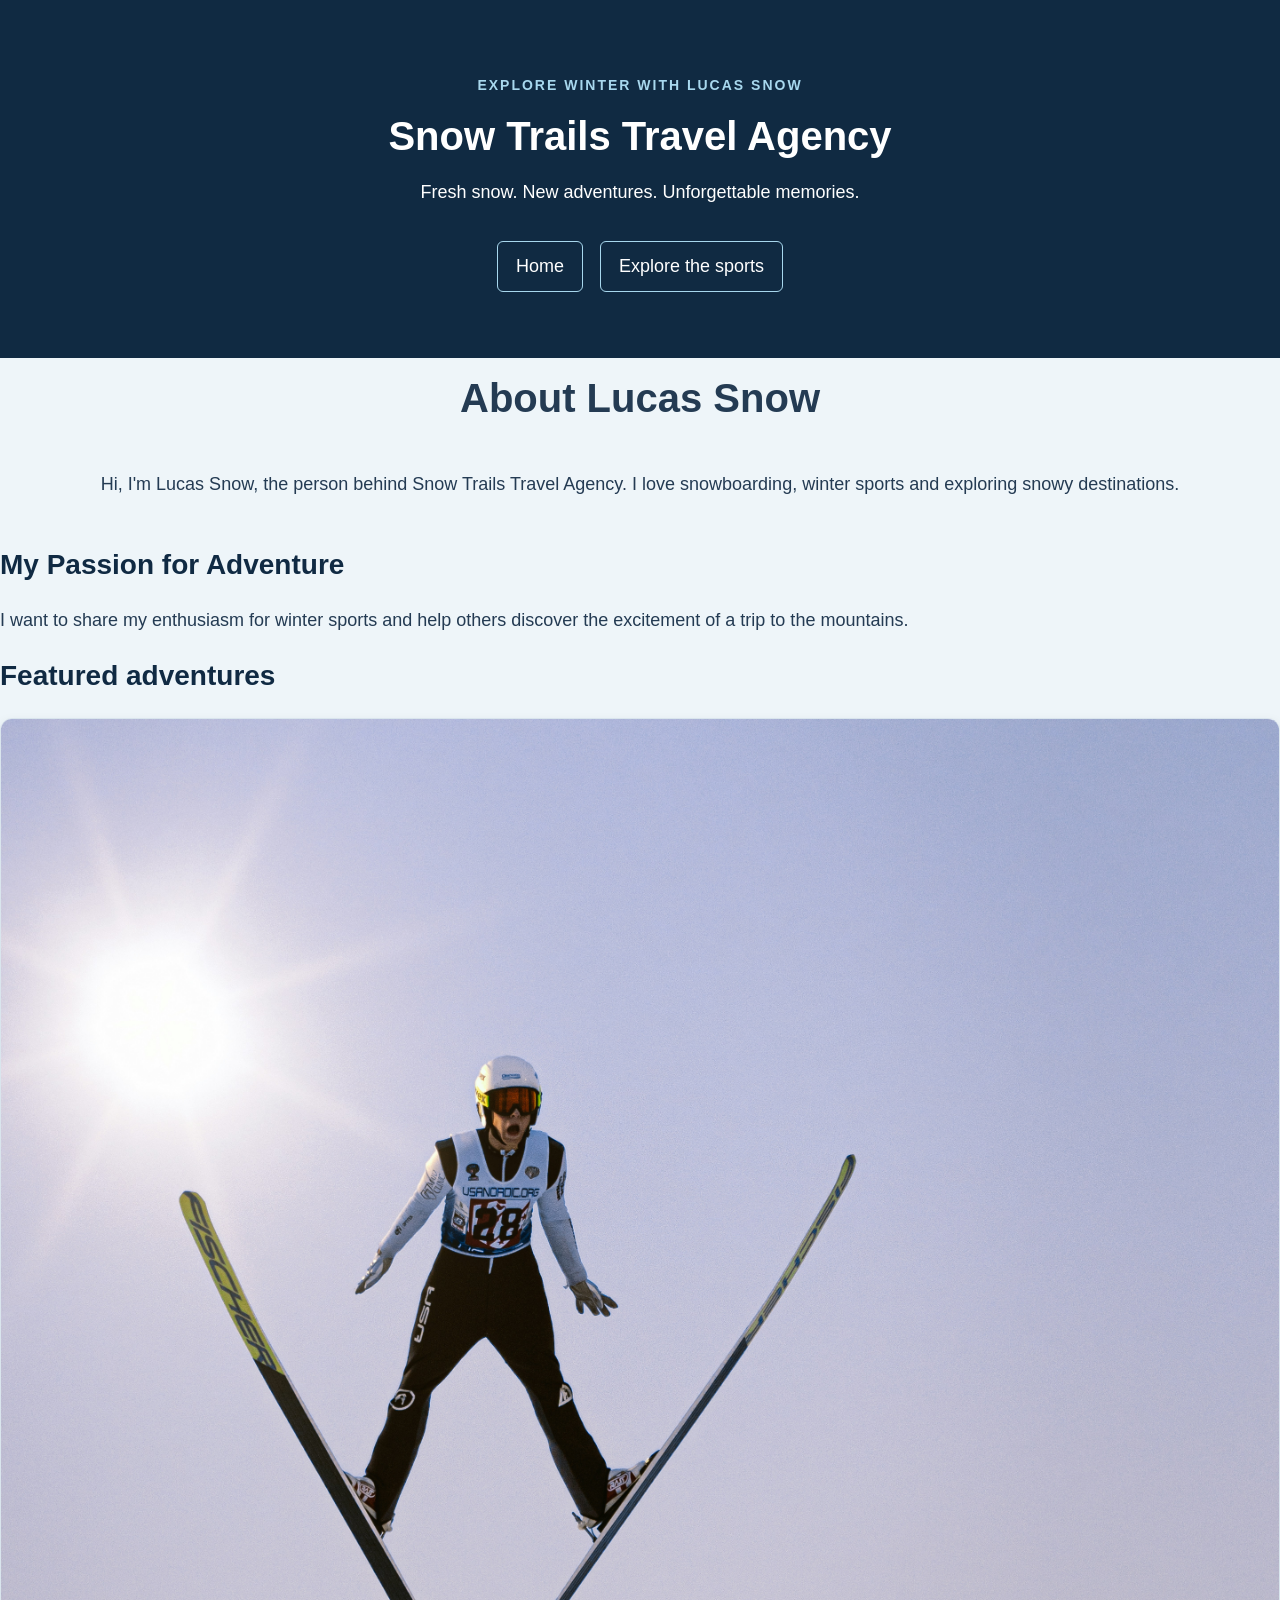
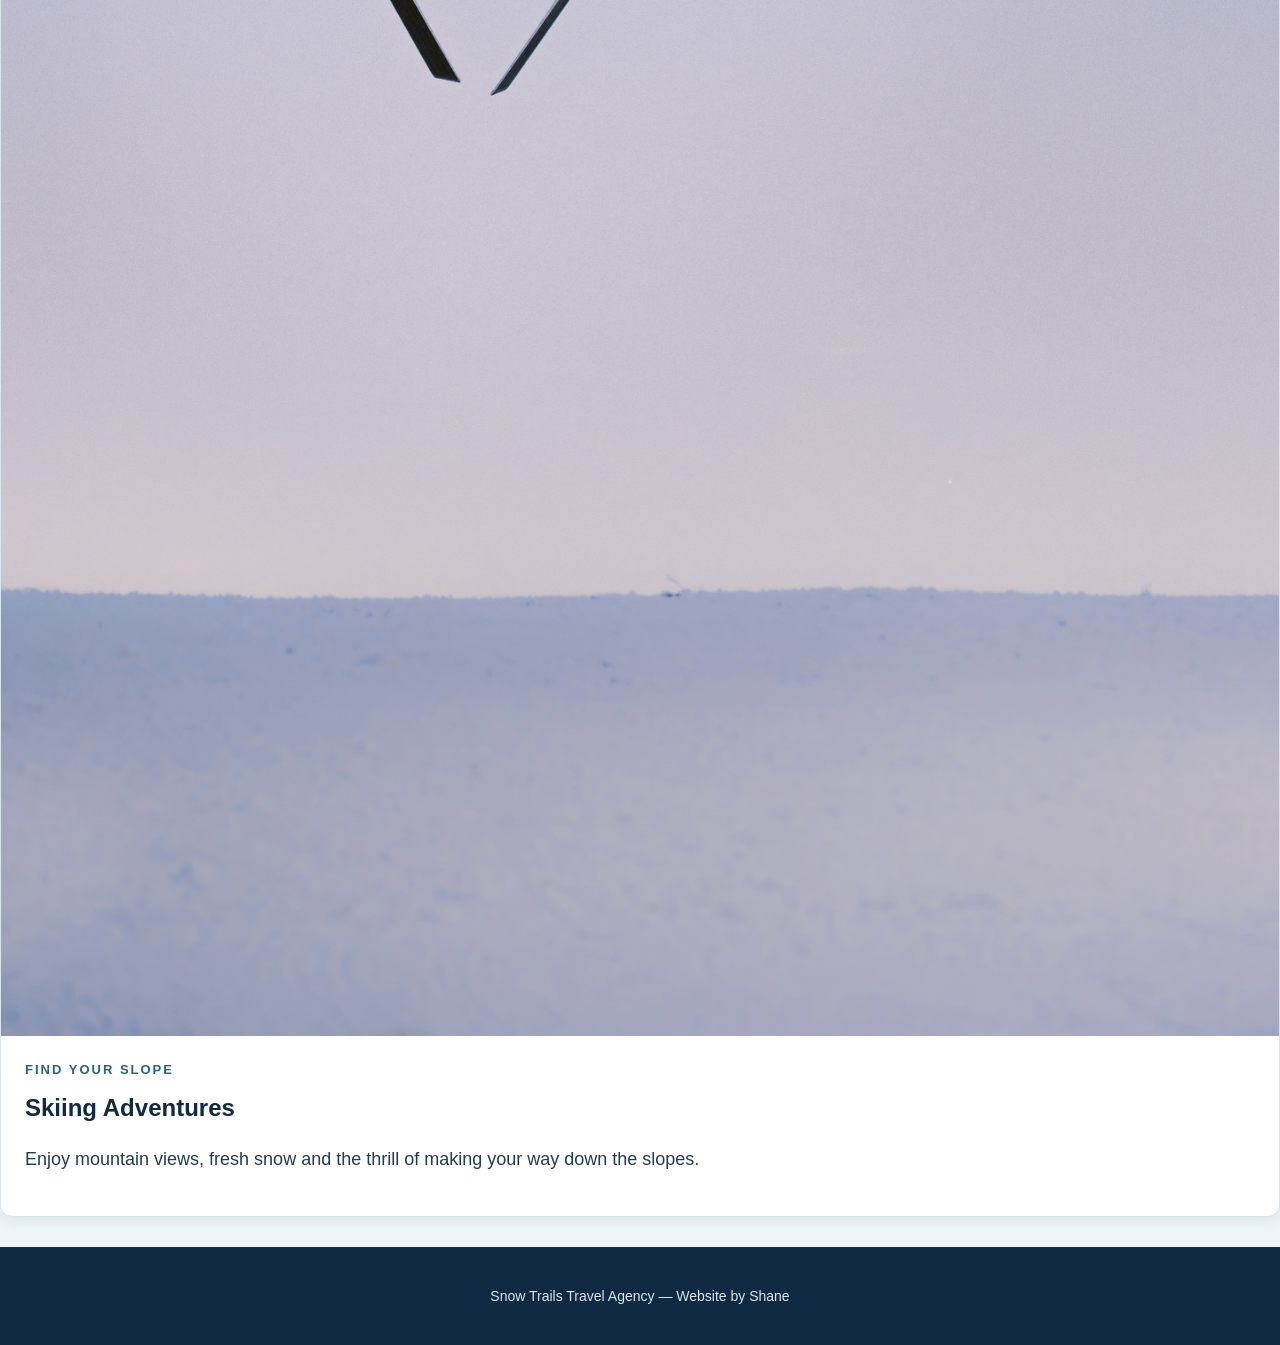
==== about.html @ 6bf47cd8 "updates i have updated my code and was experimenting on the weekend" ====
<!DOCTYPE html>
<html lang="en">
<head>
    <meta charset="UTF-8">
    <meta name="viewport" content="width=device-width, initial-scale=1.0">
    <title>About Lucas Snow</title>
      <link rel="stylesheet" href="about_style.css">
</head>
<body>
    <header>
        <p class="tagline">Explore winter with Lucas Snow</p>
        <h1>Snow Trails Travel Agency</h1>
        <p>Fresh snow. New adventures. Unforgettable memories.</p>

        <nav aria-label="Main navigation">
            <a href="index2.html">Home</a>
            <a href="#sports">Explore the sports</a>
        </nav>      
    </header>
    
</html>

<h1 id="intro">About Lucas Snow</h1>

<p id="intro">Hi, I'm Lucas Snow, the person behind Snow Trails Travel Agency.
I love snowboarding, winter sports and exploring snowy destinations.</p>

<h2>My Passion for Adventure</h2>

<p>I want to share my enthusiasm for winter sports and help others
discover the excitement of a trip to the mountains.</p>

   <section id="sports">
      <h2>Featured adventures</h2>

      <section class="sport-card">
        <img
          src="todd-trapani-2Htt94mGzJo-unsplash.jpg"
          alt="Skier turning on a snowy slope">

        <div class="card-content">
          <p class="category">Find your slope</p>
          <h3>Skiing Adventures</h3>
          <p>
            Enjoy mountain views, fresh snow and the thrill of
            making your way down the slopes.
          </p>
        </div>
      </section>


<footer>
    <p>Snow Trails Travel Agency — Website by Shane</p>
</footer>
---- about_style.css ----
* {
  box-sizing: border-box;
}

body {
  margin: 0;
  background-color: #eef5f9;
  color: #243b53;
  font-family: Arial, Helvetica, sans-serif;
  font-size: 18px;
  line-height: 1.6;
}


/* Introductory banner */
header {
  background-color: #102a42;
  color: white;
  text-align: center;
  padding: 60px 20px;
}

.tagline {
  color: #a8d8ee;
  text-transform: uppercase;
  font-size: 14px;
  font-weight: bold;
  letter-spacing: 2px;
}

h1 {
  font-size: 40px;
  line-height: 1.2;
  margin: 16px 0;
}

/* Navigation */
nav {
  margin-top: 28px;
}

nav a {
  display: inline-block;
  margin: 6px;
  padding: 10px 18px;
  border: 1px solid #a8d8ee;
  border-radius: 6px;
}

nav a:link,
nav a:visited {
  color: white;
  text-decoration: none;
}

nav a:hover,
nav a:focus-visible {
  background-color: #a8d8ee;
  color: #102a43;
}

nav a:active {
  background-color: white;
  color: #102a43;
}

/* Limit content width and centre it on the page. */
main {
  max-width: 900px;
  margin: 0 auto;
  padding: 40px 20px;
}

#intro {
  text-align: center;
  margin-bottom: 48px;
}

h2 {
  color: #102a43;
  font-size: 28px;
  line-height: 1.3;
}

h3 {
  color: #102a43;
  font-size: 24px;
  margin: 0 0 12px;
}

/* Reusable styling for every adventure */
.sport-card {
  background-color: white;
  margin-bottom: 30px;
  border: 1px solid #d9e5ed;
  border-radius: 12px;
  overflow: hidden;
  box-shadow: 0 4px 12px rgba(16, 42, 67, 0.08);
}

.sport-card img {
  display: block;
  width: 100%;
  height: auto;
}

.card-content {
  padding: 24px;
}

.category {
  color: #286482;
  text-transform: uppercase;
  font-size: 13px;
  font-weight: bold;
  letter-spacing: 2px;
  margin: 0 0 8px;
}

/* Expandable information */
details {
  background-color: #dceef6;
  padding: 20px;
  border-radius: 8px;
}

summary {
  color: #102a43;
  font-weight: bold;
  cursor: pointer;
}

/* Bottom of the page */
footer {
  background-color: #102a43;
  color: #d9e5ed;
  text-align: center;
  padding: 24px 20px;
  font-size: 14px;
}
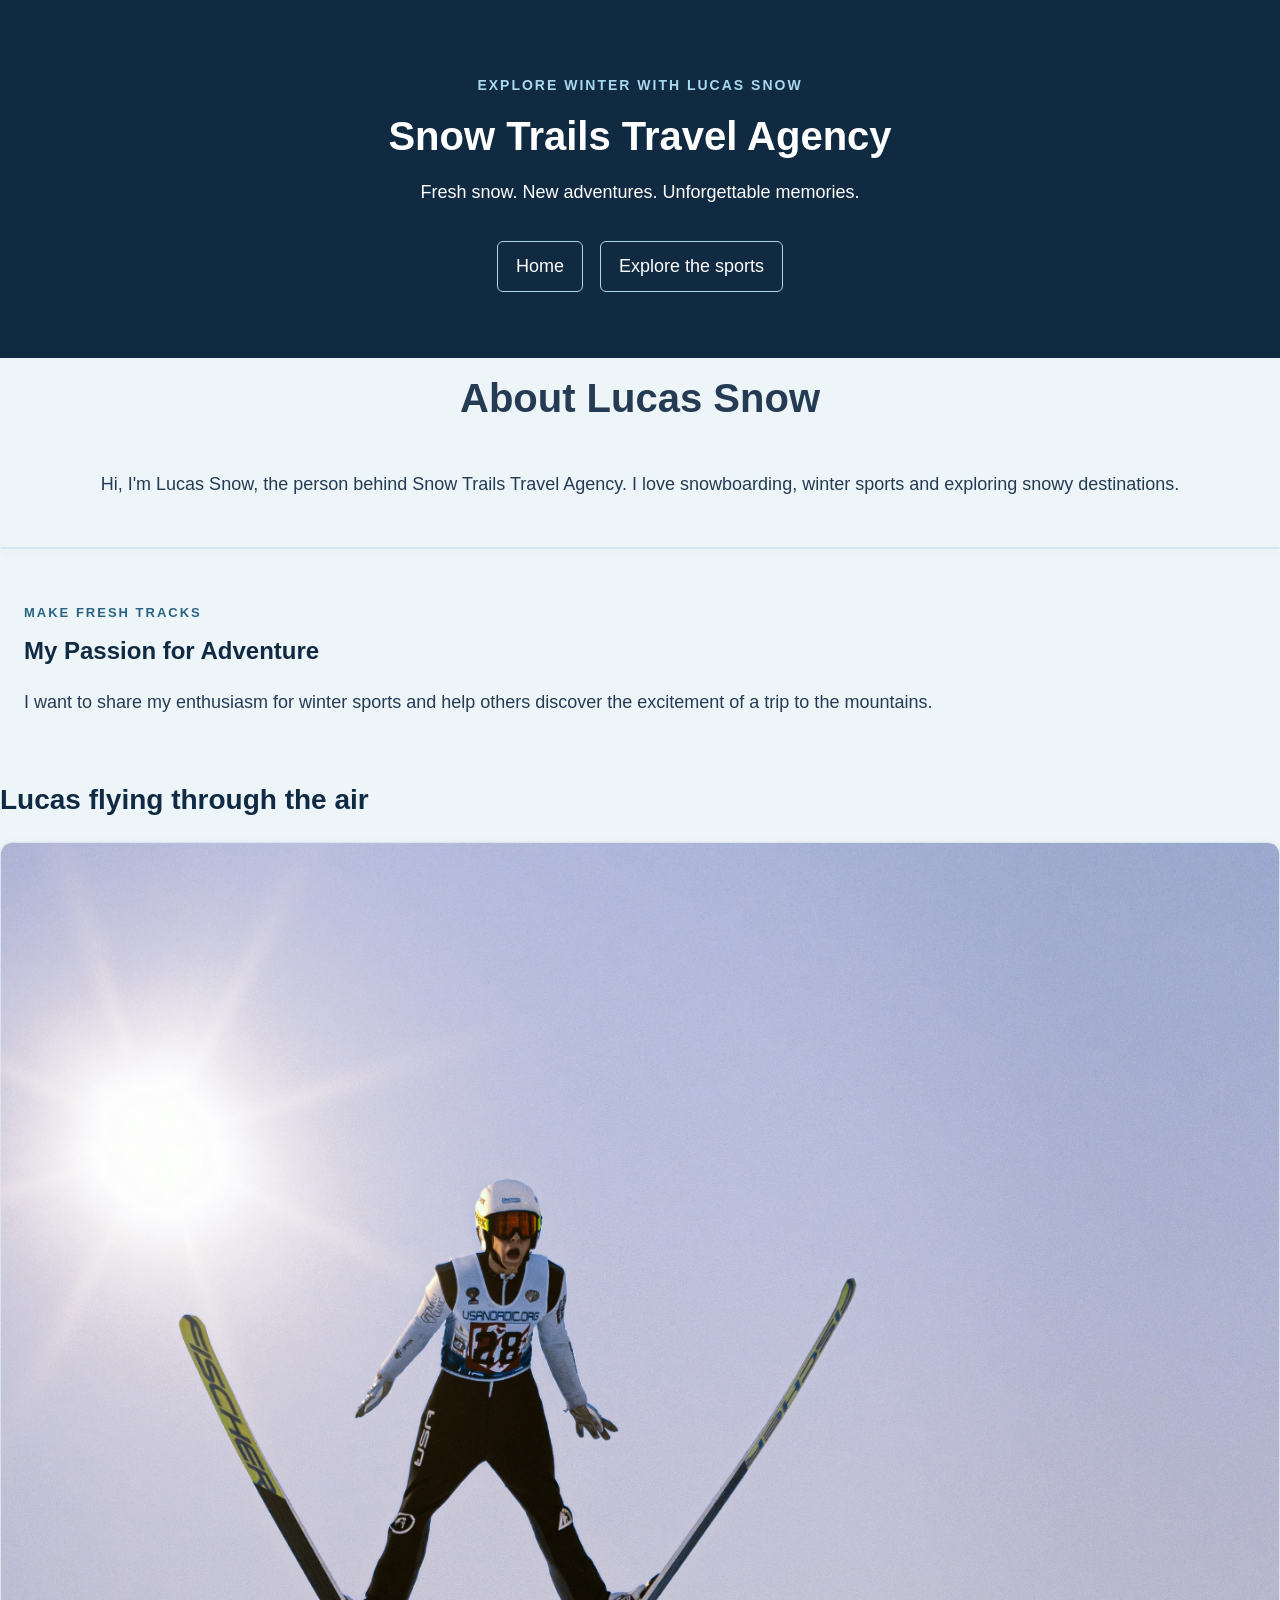
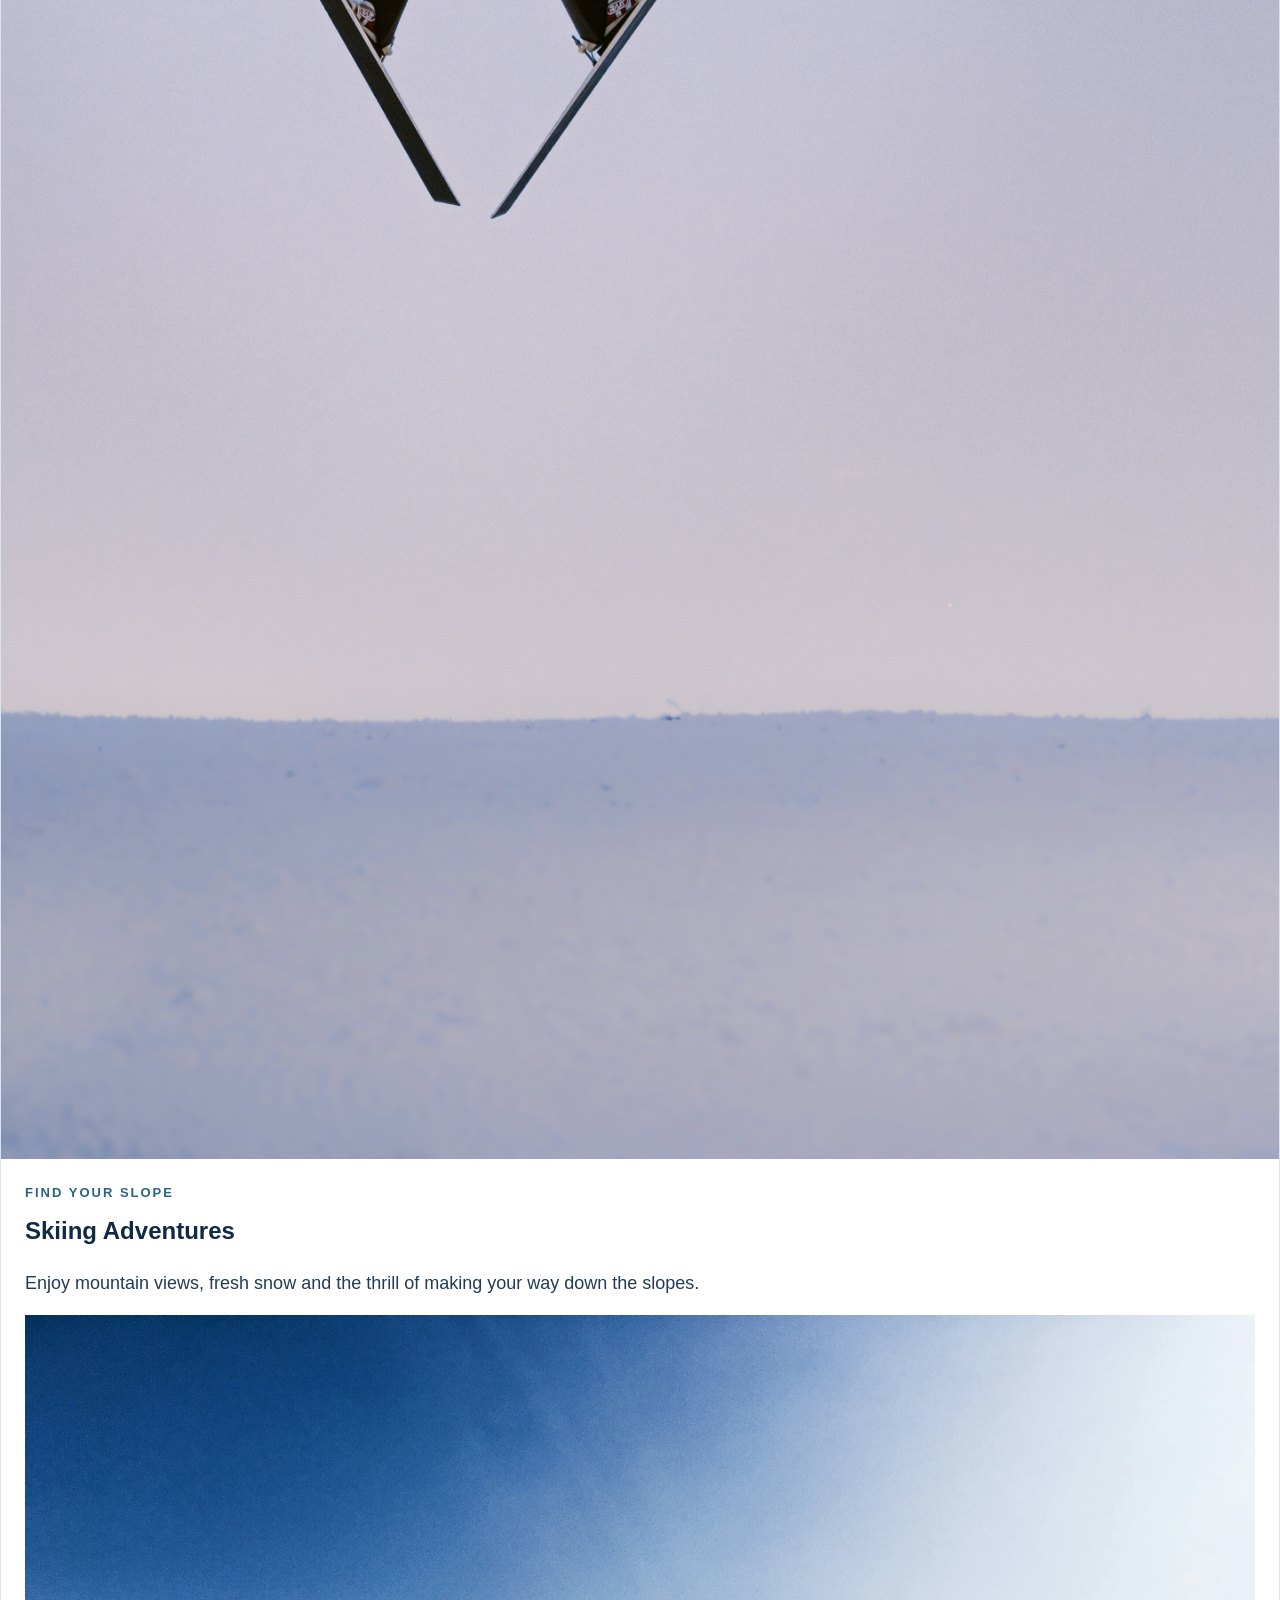
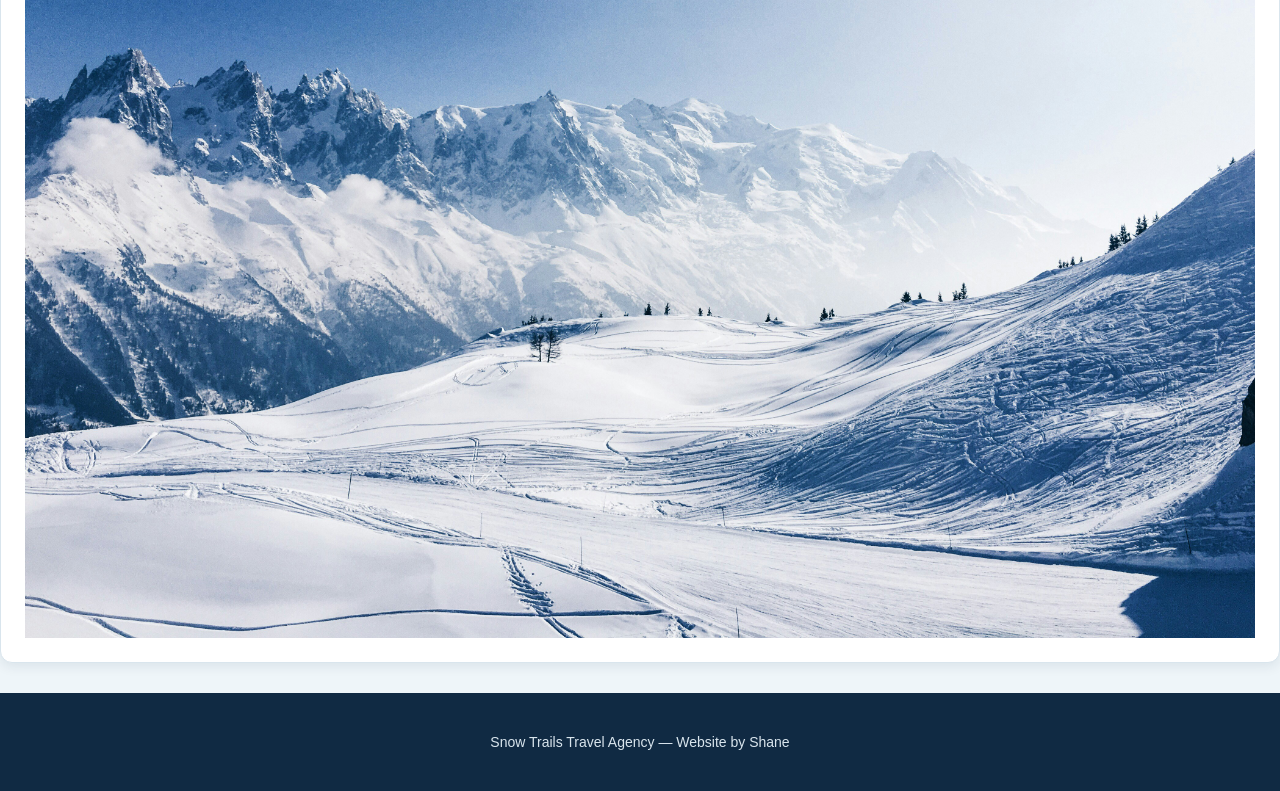
==== commit d7651603: "updates added css" ====
--- a/about.html
+++ b/about.html
@@ -24,14 +24,21 @@
 
 <p id="intro">Hi, I'm Lucas Snow, the person behind Snow Trails Travel Agency.
 I love snowboarding, winter sports and exploring snowy destinations.</p>
+<section class="sport-card"></section>
 
-<h2>My Passion for Adventure</h2>
 
-<p>I want to share my enthusiasm for winter sports and help others
-discover the excitement of a trip to the mountains.</p>
+<div class="card-content">
+          <p class="category">Make fresh tracks</p>
+          <h3>My Passion for Adventure</h3>
+          <p>
+            I want to share my enthusiasm for winter sports and help others
+discover the excitement of a trip to the mountains.
+          </p>
+        </div>
+      </section>
 
    <section id="sports">
-      <h2>Featured adventures</h2>
+      <h2>Lucas flying through the air</h2>
 
       <section class="sport-card">
         <img
@@ -45,6 +52,8 @@
             Enjoy mountain views, fresh snow and the thrill of
             making your way down the slopes.
           </p>
+          <img 
+src="chris-biron-JVtcrWcbj1c-unsplash.jpg" alt="Lucas Snow skiing down a snowy slope">
         </div>
       </section>
 
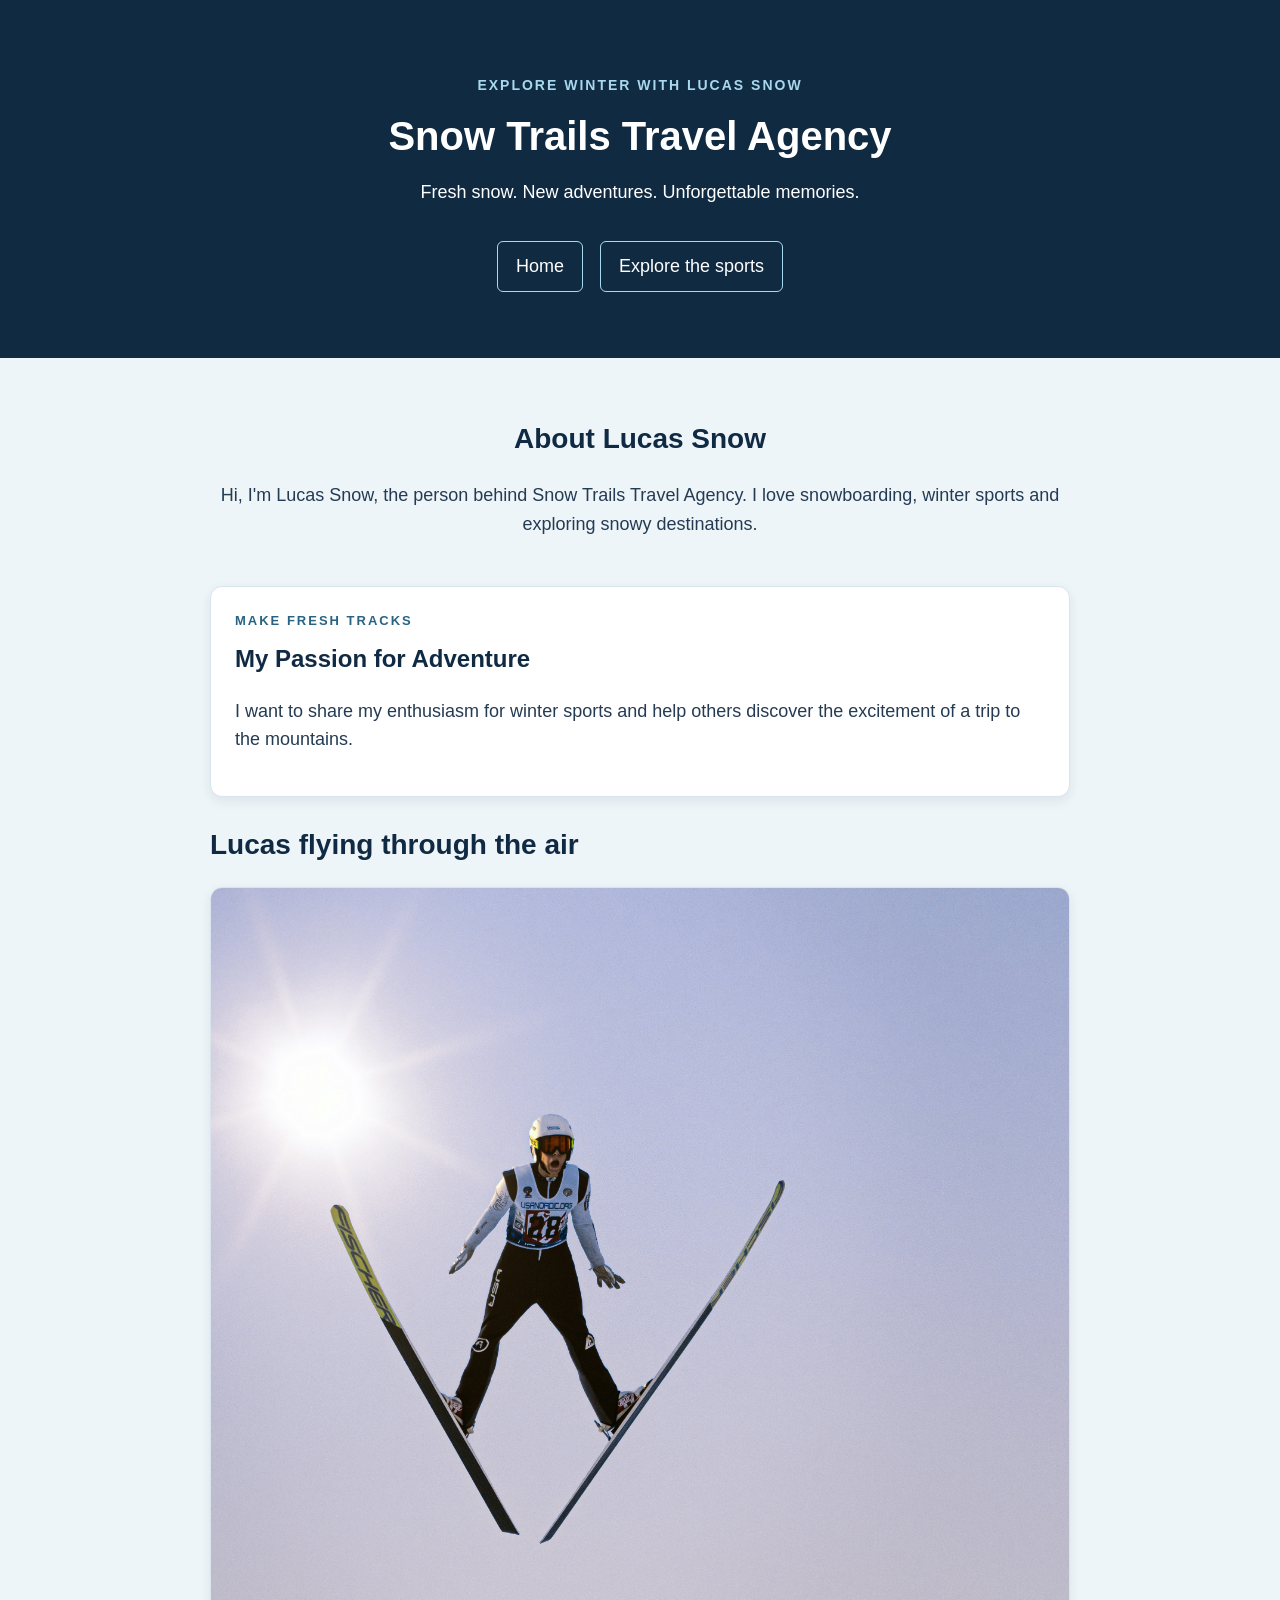
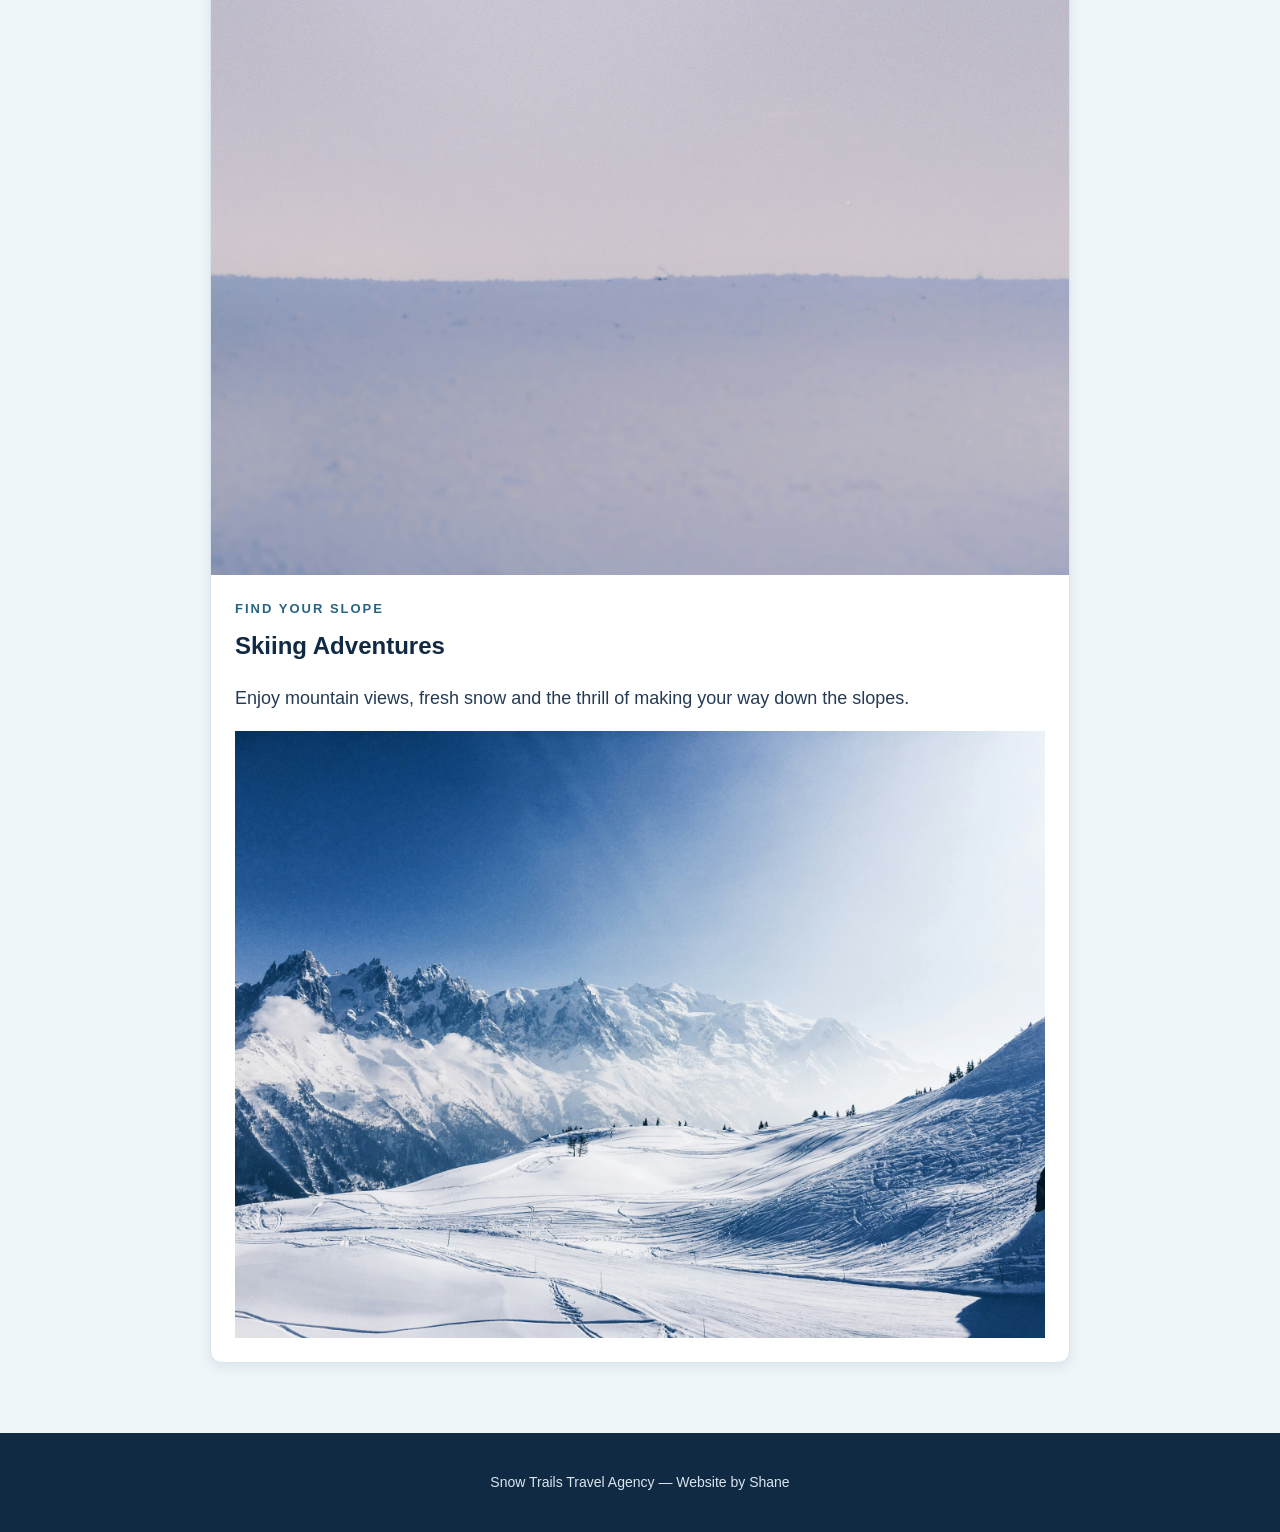
==== commit d8b535d2: "week 9 updates" ====
--- a/about.html
+++ b/about.html
@@ -13,18 +13,22 @@
         <p>Fresh snow. New adventures. Unforgettable memories.</p>
 
         <nav aria-label="Main navigation">
-            <a href="index2.html">Home</a>
+            <a href="index.html">Home</a>
             <a href="#sports">Explore the sports</a>
         </nav>      
     </header>
     
-</html>
+  <main>
 
-<h1 id="intro">About Lucas Snow</h1>
+<section id="intro">
+    <h2>About Lucas Snow</h2>
 
-<p id="intro">Hi, I'm Lucas Snow, the person behind Snow Trails Travel Agency.
-I love snowboarding, winter sports and exploring snowy destinations.</p>
-<section class="sport-card"></section>
+    <p>
+        Hi, I'm Lucas Snow, the person behind Snow Trails Travel Agency.
+        I love snowboarding, winter sports and exploring snowy destinations.
+    </p>
+</section>
+<section class="sport-card">
 
 
 <div class="card-content">
@@ -56,8 +60,11 @@
 src="chris-biron-JVtcrWcbj1c-unsplash.jpg" alt="Lucas Snow skiing down a snowy slope">
         </div>
       </section>
-
-
+    </section>
+</main>
 <footer>
     <p>Snow Trails Travel Agency — Website by Shane</p>
-</footer>+</footer>
+
+</body>
+</html>
